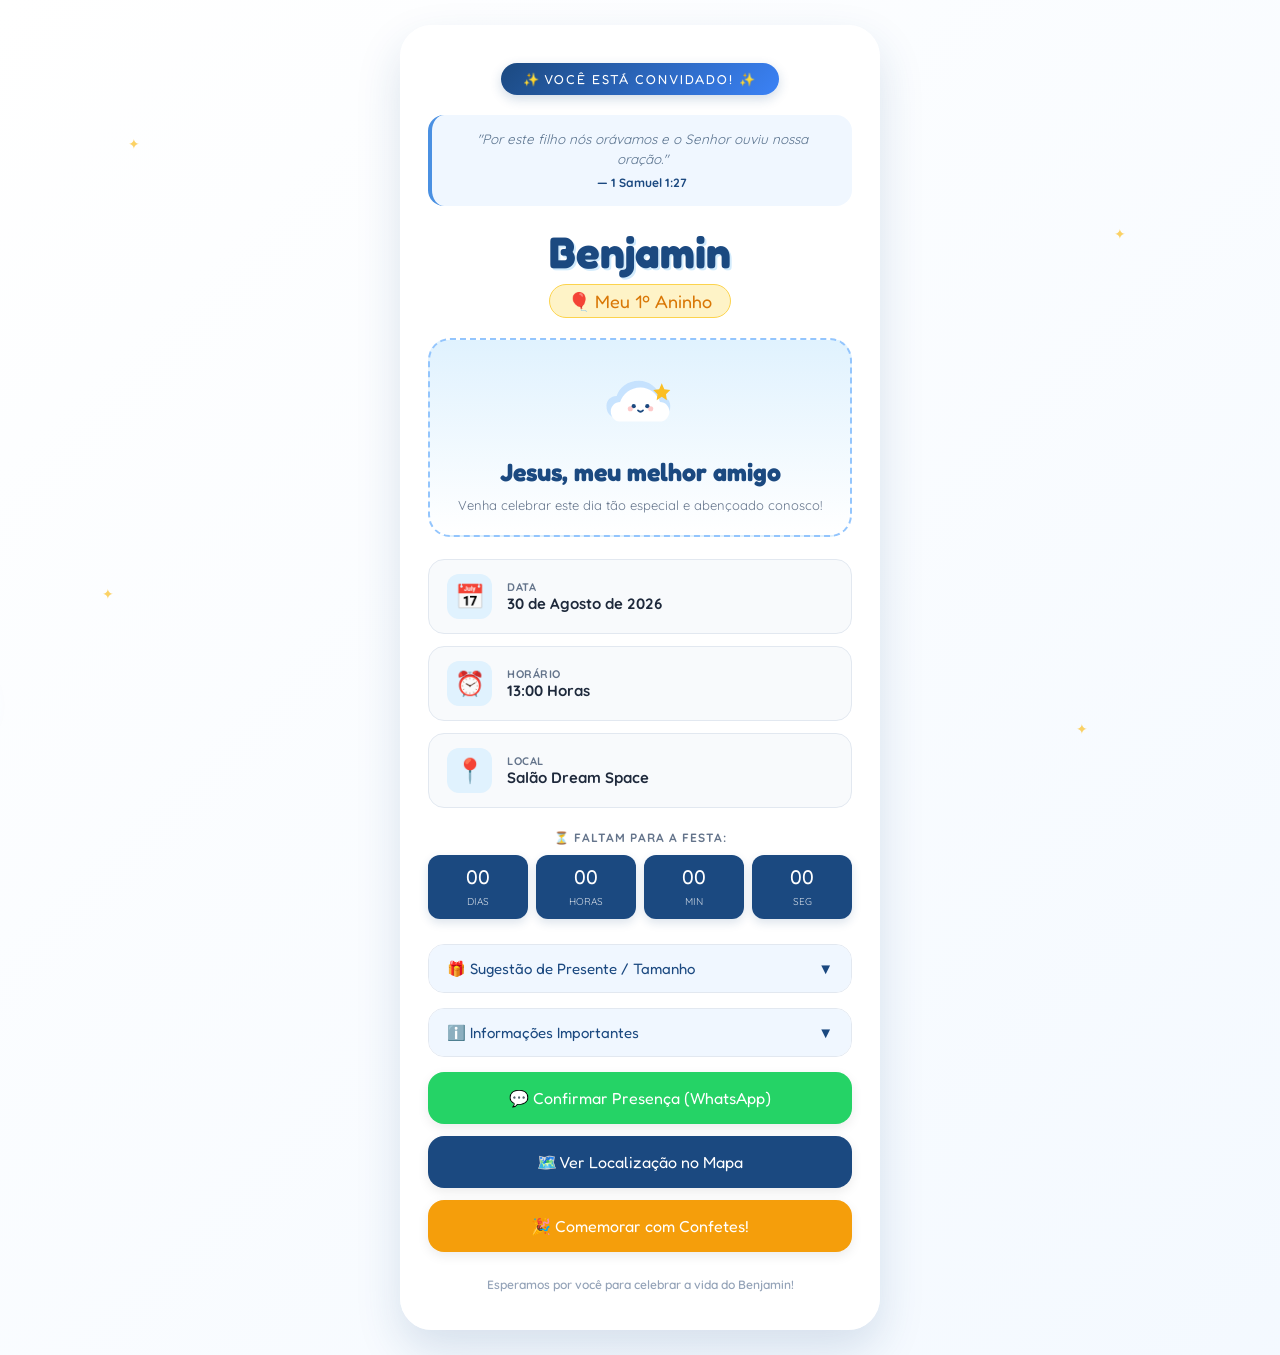
==== src/Convite/convite.html @ 7a1b82c8 "first commit" ====
<!DOCTYPE html>
<html lang="pt-BR">
<head>
    <meta charset="UTF-8">
    <meta name="viewport" content="width=device-width, initial-scale=1.0">
    <title>Convite de 1 Aninho - Benjamin</title>
    <link rel="preconnect" href="https://fonts.googleapis.com">
    <link rel="preconnect" href="https://fonts.gstatic.com" crossorigin>
    <link
        href="https://fonts.googleapis.com/css2?family=Fredoka:wght@400;600;700&family=Quicksand:wght@500;700&display=swap"
        rel="stylesheet">
    <link rel="stylesheet" href="../Convite/css/style.css">
</head>

<body>

    <!-- Fundo Animado com Nuvens Deslizantes e Estrelas --> 
    <div class="cloud-bg-container">
        <div class="animated-cloud cloud-1"></div>
        <div class="animated-cloud cloud-2"></div>
        <div class="animated-cloud cloud-3"></div>

        <!-- Estrelas Brilhantes -->
        <div class="sparkle-star" style="top: 15%; left: 10%;">✦</div>
        <div class="sparkle-star" style="top: 25%; right: 12%; animation-delay: 1s;">✦</div>
        <div class="sparkle-star" style="top: 65%; left: 8%; animation-delay: 2s;">✦</div>
        <div class="sparkle-star" style="top: 80%; right: 15%; animation-delay: 0.5s;">✦</div>
    </div>

    <!-- Card do Convite -->
    <div class="card">
        <div class="header-badge">✨ Você está convidado! ✨</div>

        <div class="bible-verse">
            "Por este filho nós orávamos e o Senhor ouviu nossa oração."
            <span>— 1 Samuel 1:27</span>
        </div>

        <div class="name-container">
            <h1 class="name">Benjamin</h1>
            <div class="age-tag">🎈 Meu 1º Aninho</div>
        </div>

        <div class="illustration-box">
            <svg class="illustration-svg" viewBox="0 0 100 100" fill="none" xmlns="http://www.w3.org/2000/svg">
                <path
                    d="M20 65 C15 65 10 60 10 52 C10 45 15 40 22 40 C25 30 35 22 48 22 C60 22 70 30 73 40 C80 40 85 45 85 52 C85 60 80 65 75 65 Z"
                    fill="#93C5FD" opacity="0.4" />
                <path
                    d="M25 70 C20 70 15 65 15 58 C15 52 20 47 26 47 C29 38 38 30 50 30 C61 30 70 38 73 47 C79 47 84 52 84 58 C84 65 79 70 74 70 Z"
                    fill="#ffffff" />
                <circle cx="42" cy="52" r="2.5" fill="#1B4980" />
                <circle cx="58" cy="52" r="2.5" fill="#1B4980" />
                <path d="M47 57 Q50 60 53 57" stroke="#1B4980" stroke-width="2" stroke-linecap="round" fill="none" />
                <circle cx="38" cy="55" r="3" fill="#FCA5A5" opacity="0.6" />
                <circle cx="62" cy="55" r="3" fill="#FCA5A5" opacity="0.6" />
                <polygon points="75,25 78,32 85,33 80,38 81,45 75,41 69,45 70,38 65,33 72,32" fill="#FBBF24" />
            </svg>
            <h2 class="theme-title">Jesus, meu melhor amigo</h2>
            <p class="subtitle">Venha celebrar este dia tão especial e abençoado conosco!</p>
        </div>

        <div class="details-grid">
            <div class="detail-card">
                <div class="detail-icon">📅</div>
                <div class="detail-text">
                    <h4>Data</h4>
                    <p>30 de Agosto de 2026</p>
                </div>
            </div>

            <div class="detail-card">
                <div class="detail-icon">⏰</div>
                <div class="detail-text">
                    <h4>Horário</h4>
                    <p>13:00 Horas</p>
                </div>
            </div>

            <div class="detail-card">
                <div class="detail-icon">📍</div>
                <div class="detail-text">
                    <h4>Local</h4>
                    <p>Salão Dream Space</p>
                </div>
            </div>
        </div>

        <!-- Contagem Regressiva -->
        <div class="countdown-title">⏳ Faltam para a festa:</div>
        <div class="timer-grid">
            <div class="timer-block">
                <span class="timer-number" id="days">00</span>
                <span class="timer-label">Dias</span>
            </div>
            <div class="timer-block">
                <span class="timer-number" id="hours">00</span>
                <span class="timer-label">Horas</span>
            </div>
            <div class="timer-block">
                <span class="timer-number" id="minutes">00</span>
                <span class="timer-label">Min</span>
            </div>
            <div class="timer-block">
                <span class="timer-number" id="seconds">00</span>
                <span class="timer-label">Seg</span>
            </div>
        </div>

        <!-- Abas Expansíveis para Detalhes Adicionais -->
        <div class="expandable-section">
            <button class="expand-header" onclick="toggleExpand('gifts')">
                <span>🎁 Sugestão de Presente / Tamanho</span>
                <span id="gifts-arrow">▼</span>
            </button>
            <div id="gifts" class="expand-content">
                Sua presença é o nosso melhor presente! Mas caso deseje presentear o Benjamin:<br><br>
                • <strong>Roupinha:</strong> Tamanho 1 ano / 12-18 meses<br>
                • <strong>Calçado:</strong> Número 20 / 21<br>
                • <strong>Brinquedos:</strong> Educativos / Lúdicos
            </div>
        </div>

        <div class="expandable-section">
            <button class="expand-header" onclick="toggleExpand('info')">
                <span>ℹ️ Informações Importantes</span>
                <span id="info-arrow">▼</span>
            </button>
            <div id="info" class="expand-content">
                • Favor confirmar a presença até o dia 10/08 para organizarmos tudo com muito carinho!<br><br>
                <b>Importante: Sua presença é muito importante para nós! Como o espaço é limitado, pedimos a gentileza de não trazer acompanhantes ou convidados extras. Agradecemos a compreensão e esperamos você para celebrar esse momento especial! 🎉</b><br>
                <!-- • Estacionamento disponível no local. -->
            </div>
        </div>

        <!-- Botões de Ação -->
        <div class="action-buttons">
            <a href="https://api.whatsapp.com/send?phone=5534988095043&text=Ol%C3%A1!%20Confirmado!%20Com%20muita%20Alegria%20vamos%20ao%20Anivers%C3%A1rio%20de%201%20Ano%20do%20Benjamin!%20%F0%9F%8E%88%E2%9C%A8"
                target="_blank" class="btn btn-whatsapp">
                <span>💬 Confirmar Presença (WhatsApp)</span>
            </a>

            <a href="https://www.google.com/maps/search/?api=1&query=Sal%C3%A3o+Dream+Space" target="_blank"
                class="btn btn-location">
                <span>🗺️ Ver Localização no Mapa</span>
            </a>

            <button onclick="throwConfetti()" class="btn btn-confetti">
                <span>🎉 Comemorar com Confetes!</span>
            </button>
        </div>

        <footer>
            <p>Esperamos por você para celebrar a vida do Benjamin!</p>
        </footer>
    </div>

    <script>
        // Lógica da Contagem Regressiva
        const eventDate = new Date("August 30, 2026 13:00:00").getTime();

        function updateCountdown() {
            const now = new Date().getTime();
            const distance = eventDate - now;

            if (distance < 0) {
                document.getElementById("days").innerText = "00";
                document.getElementById("hours").innerText = "00";
                document.getElementById("minutes").innerText = "00";
                document.getElementById("seconds").innerText = "00";
                return;
            }

            const days = Math.floor(distance / (1000 * 60 * 60 * 24));
            const hours = Math.floor((distance % (1000 * 60 * 60 * 24)) / (1000 * 60 * 60));
            const minutes = Math.floor((distance % (1000 * 60 * 60)) / (1000 * 60));
            const seconds = Math.floor((distance % (1000 * 60)) / 1000);

            document.getElementById("days").innerText = days < 10 ? '0' + days : days;
            document.getElementById("hours").innerText = hours < 10 ? '0' + hours : hours;
            document.getElementById("minutes").innerText = minutes < 10 ? '0' + minutes : minutes;
            document.getElementById("seconds").innerText = seconds < 10 ? '0' + seconds : seconds;
        }

        setInterval(updateCountdown, 1000);
        updateCountdown();

        // Lógica dos Menus Expansíveis
        function toggleExpand(id) {
            const content = document.getElementById(id);
            const arrow = document.getElementById(id + '-arrow');

            if (content.classList.contains('open')) {
                content.classList.remove('open');
                arrow.innerText = '▼';
            } else {
                // Fecha outros
                document.querySelectorAll('.expand-content').forEach(el => el.classList.remove('open'));
                document.querySelectorAll('.expand-header span:last-child').forEach(el => el.innerText = '▼');

                content.classList.add('open');
                arrow.innerText = '▲';
            }
        }

        // Efeito de Confetes
        function throwConfetti() {
            const colors = ['#1B4980', '#4A90E2', '#93C5FD', '#FBBF24', '#F59E0B', '#ffffff'];
            for (let i = 0; i < 50; i++) {
                const confetti = document.createElement('div');
                confetti.classList.add('confetti');
                confetti.style.left = Math.random() * 100 + 'vw';
                confetti.style.backgroundColor = colors[Math.floor(Math.random() * colors.length)];
                confetti.style.animationDuration = (Math.random() * 2 + 1.5) + 's';
                confetti.style.width = (Math.random() * 8 + 6) + 'px';
                confetti.style.height = confetti.style.width;
                document.body.appendChild(confetti);

                setTimeout(() => { confetti.remove(); }, 3500);
            }
        }
    </script>
</body>

</html>
---- src/Convite/css/style.css ----
* {
  box-sizing: border-box;
  margin: 0;
  padding: 0;
  text-decoration: none;
}

body {
  font-family: 'Quicksand', sans-serif;
  background: linear-gradient(-45deg, #bbe1fa, #e0f2fe, #f0f7ff, #ffffff);
  background-size: 400% 400%;
  animation: gradientBG 15s ease infinite;
  color: #2c3e50;
  min-height: 100vh;
  display: flex;
  justify-content: center;
  align-items: center;
  padding: 25px 15px;
  overflow-x: hidden;
  position: relative;
}

@keyframes gradientBG {
  0% {
    background-position: 0% 50%;
  }

  50% {
    background-position: 100% 50%;
  }

  100% {
    background-position: 0% 50%;
  }
}

/* Nuvens dinâmicas no fundo */

.cloud-bg-container {
  position: fixed;
  top: 0;
  left: 0;
  width: 100vw;
  height: 100vh;
  pointer-events: none;
  z-index: 0;
  overflow: hidden;
}

.animated-cloud {
  position: absolute;
  background: rgba(255, 255, 255, 0.75);
  border-radius: 100px;
  filter: drop-shadow(0 8px 15px rgba(100, 150, 200, 0.12));
  animation: floatCloud linear infinite;
}

.animated-cloud::before,
.animated-cloud::after {
  content: '';
  position: absolute;
  background: rgba(255, 255, 255, 0.75);
  border-radius: 50%;
}

.cloud-1 {
  width: 150px;
  height: 50px;
  top: 10%;
  left: -180px;
  animation-duration: 28s;
}

.cloud-1::before {
  width: 65px;
  height: 65px;
  top: -30px;
  left: 25px;
}

.cloud-1::after {
  width: 50px;
  height: 50px;
  top: -20px;
  right: 25px;
}

.cloud-2 {
  width: 200px;
  height: 60px;
  top: 45%;
  left: -220px;
  animation-duration: 38s;
  animation-delay: 5s;
  opacity: 0.85;
}

.cloud-2::before {
  width: 80px;
  height: 80px;
  top: -35px;
  left: 35px;
}

.cloud-2::after {
  width: 60px;
  height: 60px;
  top: -22px;
  right: 35px;
}

.cloud-3 {
  width: 130px;
  height: 45px;
  top: 75%;
  left: -150px;
  animation-duration: 22s;
  animation-delay: 12s;
}

.cloud-3::before {
  width: 55px;
  height: 55px;
  top: -25px;
  left: 20px;
}

.cloud-3::after {
  width: 40px;
  height: 40px;
  top: -15px;
  right: 20px;
}

@keyframes floatCloud {
  0% {
    transform: translateX(0);
  }

  100% {
    transform: translateX(calc(100vw + 300px));
  }
}

/* Estrelas Brilhantes Flutuantes */

.sparkle-star {
  position: absolute;
  color: #FBBF24;
  font-size: 14px;
  animation: pulseStar 3s ease-in-out infinite alternate;
  opacity: 0.7;
}

@keyframes pulseStar {
  0% {
    transform: scale(0.8) rotate(0deg);
    opacity: 0.3;
  }

  100% {
    transform: scale(1.3) rotate(20deg);
    opacity: 0.9;
  }
}

/* Card do Convite */

.card {
  background: rgba(255, 255, 255, 0.94);
  backdrop-filter: blur(12px);
  max-width: 480px;
  width: 100%;
  border-radius: 32px;
  padding: 35px 25px;
  box-shadow: 0 20px 45px rgba(27, 73, 128, 0.15);
  border: 3px solid #ffffff;
  text-align: center;
  position: relative;
  z-index: 1;
  animation: fadeIn 1s ease-out;
}

@keyframes fadeIn {
  from {
    opacity: 0;
    transform: translateY(20px);
  }

  to {
    opacity: 1;
    transform: translateY(0);
  }
}

/* Badge Superior */
.header-badge {
  background: linear-gradient(135deg, #1B4980, #3B82F6);
  color: #ffffff;
  font-family: 'Fredoka', sans-serif;
  font-size: 13px;
  letter-spacing: 2px;
  text-transform: uppercase;
  padding: 8px 22px;
  border-radius: 50px;
  display: inline-block;
  margin-bottom: 20px;
  box-shadow: 0 4px 12px rgba(27, 73, 128, 0.2);
}

/* Versículo */

.bible-verse {
  font-size: 13.5px;
  color: #5a738e;
  font-style: italic;
  background: #f0f7ff;
  padding: 14px 18px;
  border-radius: 16px;
  border-left: 4px solid #4A90E2;
  margin-bottom: 22px;
  line-height: 1.5;
}

.bible-verse span {
  display: block;
  font-weight: bold;
  font-style: normal;
  margin-top: 4px;
  color: #1B4980;
  font-size: 12px;
}

/* Nome do Aniversariante */

.name-container {
  margin: 15px 0 20px;
}

.name {
  font-family: 'Fredoka', sans-serif;
  font-size: 44px;
  color: #1B4980;
  text-shadow: 2px 2px 0px #d2ebfc;
  line-height: 1.1;
}

.age-tag {
  font-family: 'Fredoka', sans-serif;
  font-size: 18px;
  color: #D97706;
  background: #FEF3C7;
  display: inline-block;
  padding: 5px 18px;
  border-radius: 20px;
  margin-top: 8px;
  border: 1px solid #FCD34D;
}

/* Ilustração Central */

.illustration-box {
  background: linear-gradient(180deg, #e0f2fe 0%, #ffffff 100%);
  border-radius: 22px;
  padding: 22px;
  margin: 20px 0;
  border: 2px dashed #93c5fd;
  display: flex;
  flex-direction: column;
  align-items: center;
  gap: 10px;
}

.illustration-svg {
  width: 85px;
  height: 85px;
  animation: gentleFloat 4s ease-in-out infinite;
}

@keyframes gentleFloat {

  0%,
  100% {
    transform: translateY(0);
  }

  50% {
    transform: translateY(-8px);
  }
}

.theme-title {
  font-family: 'Fredoka', sans-serif;
  font-size: 25px;
  color: #1B4980;
}

.subtitle {
  font-size: 13px;
  color: #64748b;
}

/* Detalhes */

.details-grid {
  display: grid;
  grid-template-columns: 1fr;
  gap: 12px;
  margin: 22px 0;
  text-align: left;
}

.detail-card {
  background: #f8fafc;
  border: 1px solid #e2e8f0;
  padding: 14px 18px;
  border-radius: 16px;
  display: flex;
  align-items: center;
  gap: 15px;
}

.detail-icon {
  font-size: 24px;
  background: #e0f2fe;
  width: 45px;
  height: 45px;
  border-radius: 12px;
  display: flex;
  align-items: center;
  justify-content: center;
  flex-shrink: 0;
}

.detail-text h4 {
  font-size: 11px;
  text-transform: uppercase;
  color: #64748b;
  letter-spacing: 0.5px;
}

.detail-text p {
  font-size: 15px;
  font-weight: 700;
  color: #1e293b;
}

/* Contagem Regressiva */

.countdown-title {
  font-size: 12px;
  font-weight: 700;
  color: #64748b;
  text-transform: uppercase;
  letter-spacing: 1px;
  margin-bottom: 10px;
}

.timer-grid {
  display: grid;
  grid-template-columns: repeat(4, 1fr);
  gap: 8px;
  margin-bottom: 25px;
}

.timer-block {
  background: #1B4980;
  color: white;
  padding: 10px 5px;
  border-radius: 12px;
  box-shadow: 0 4px 10px rgba(27, 73, 128, 0.15);
}

.timer-number {
  font-family: 'Fredoka', sans-serif;
  font-size: 20px;
  display: block;
}

.timer-label {
  font-size: 10px;
  opacity: 0.8;
  text-transform: uppercase;
}

/* Seções Expansíveis (Sugestão de Presente & Info) */

.expandable-section {
  margin-bottom: 15px;
  border-radius: 16px;
  overflow: hidden;
  border: 1px solid #e2e8f0;
  background: #ffffff;
}

.expand-header {
  width: 100%;
  padding: 14px 18px;
  background: #f0f7ff;
  border: none;
  display: flex;
  justify-content: space-between;
  align-items: center;
  font-family: 'Fredoka', sans-serif;
  font-size: 15px;
  color: #1B4980;
  cursor: pointer;
  transition: background 0.2s ease;
}

.expand-header:hover {
  background: #e0f2fe;
}

.expand-content {
  max-height: 0;
  overflow: hidden;
  transition: max-height 0.3s ease-out, padding 0.3s ease;
  padding: 0 18px;
  font-size: 13.5px;
  color: #475569;
  text-align: left;
  line-height: 1.6;
}

.expand-content.open {
  padding: 15px 18px;
  max-height: 200px;
  border-top: 1px solid #e2e8f0;
}

/* Botões de Ação */

.action-buttons {
  display: flex;
  flex-direction: column;
  gap: 12px;
  margin-top: 10px;
}

.btn {
  display: flex;
  align-items: center;
  justify-content: center;
  gap: 10px;
  width: 100%;
  padding: 16px;
  border-radius: 16px;
  font-family: 'Fredoka', sans-serif;
  font-size: 16px;
  text-decoration: none;
  border: none;
  cursor: pointer;
  transition: all 0.3s ease;
  box-shadow: 0 4px 12px rgba(0, 0, 0, 0.08);
}

.btn-whatsapp {
  background: #25D366;
  color: white;
}

.btn-whatsapp:hover {
  background: #20ba5a;
  transform: translateY(-2px);
  box-shadow: 0 6px 18px rgba(37, 211, 102, 0.3);
}

.btn-location {
  background: #1B4980;
  color: white;
}

.btn-location:hover {
  background: #153863;
  transform: translateY(-2px);
  box-shadow: 0 6px 18px rgba(27, 73, 128, 0.3);
}

.btn-confetti {
  background: #F59E0B;
  color: white;
}

.btn-confetti:hover {
  background: #d97706;
  transform: translateY(-2px);
}

/* Confetes */

.confetti {
  position: fixed;
  width: 10px;
  height: 10px;
  z-index: 9999;
  pointer-events: none;
  border-radius: 50%;
  animation: fall 3s linear forwards;
}

@keyframes fall {
  0% {
    transform: translateY(-100vh) rotate(0deg);
    opacity: 1;
  }

  100% {
    transform: translateY(100vh) rotate(720deg);
    opacity: 0;
  }
}

footer {
  margin-top: 25px;
  font-size: 12px;
  font-weight: 600;
  color: #94a3b8;
}
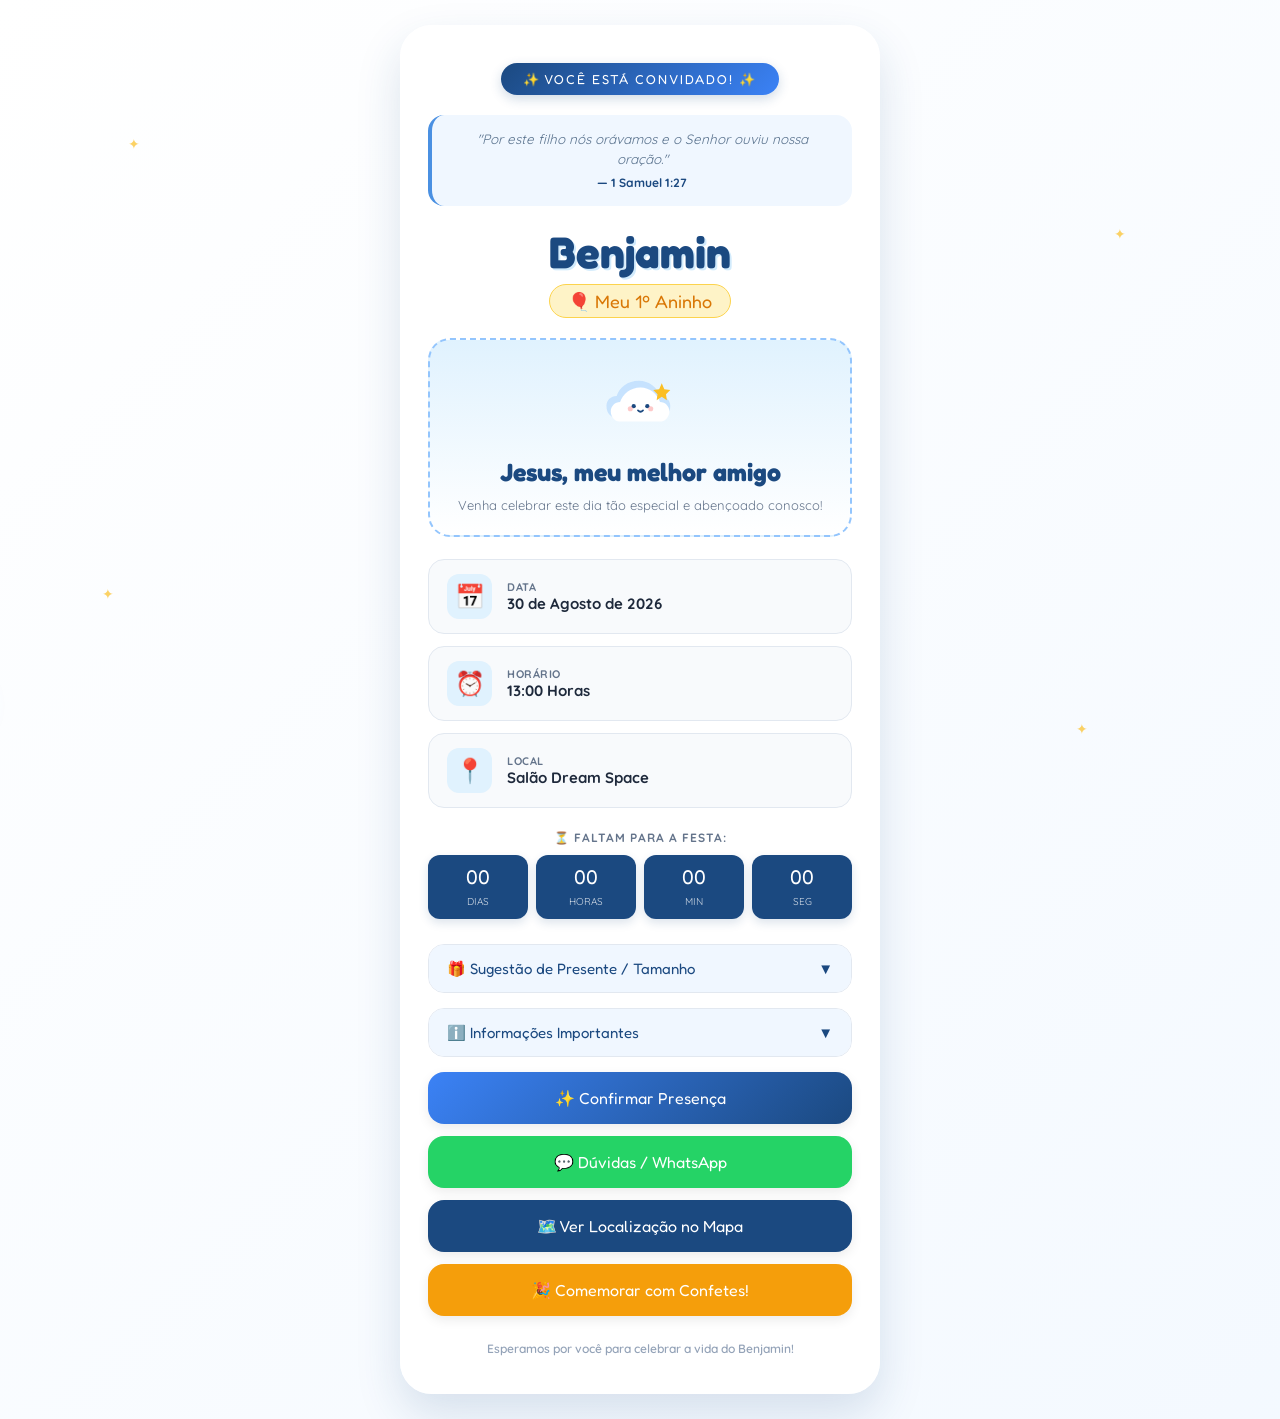
==== commit c211efc7: "correção" ====
--- a/src/Convite/convite.html
+++ b/src/Convite/convite.html
@@ -6,9 +6,7 @@
     <title>Convite de 1 Aninho - Benjamin</title>
     <link rel="preconnect" href="https://fonts.googleapis.com">
     <link rel="preconnect" href="https://fonts.gstatic.com" crossorigin>
-    <link
-        href="https://fonts.googleapis.com/css2?family=Fredoka:wght@400;600;700&family=Quicksand:wght@500;700&display=swap"
-        rel="stylesheet">
+    <link href="https://fonts.googleapis.com/css2?family=Fredoka:wght@400;600;700&family=Quicksand:wght@500;700&display=swap" rel="stylesheet">
     <link rel="stylesheet" href="../Convite/css/style.css">
 </head>
 
@@ -27,7 +25,7 @@
         <div class="sparkle-star" style="top: 80%; right: 15%; animation-delay: 0.5s;">✦</div>
     </div>
 
-    <!-- Card do Convite -->
+    <!-- Card Principal do Convite -->
     <div class="card">
         <div class="header-badge">✨ Você está convidado! ✨</div>
 
@@ -43,12 +41,8 @@
 
         <div class="illustration-box">
             <svg class="illustration-svg" viewBox="0 0 100 100" fill="none" xmlns="http://www.w3.org/2000/svg">
-                <path
-                    d="M20 65 C15 65 10 60 10 52 C10 45 15 40 22 40 C25 30 35 22 48 22 C60 22 70 30 73 40 C80 40 85 45 85 52 C85 60 80 65 75 65 Z"
-                    fill="#93C5FD" opacity="0.4" />
-                <path
-                    d="M25 70 C20 70 15 65 15 58 C15 52 20 47 26 47 C29 38 38 30 50 30 C61 30 70 38 73 47 C79 47 84 52 84 58 C84 65 79 70 74 70 Z"
-                    fill="#ffffff" />
+                <path d="M20 65 C15 65 10 60 10 52 C10 45 15 40 22 40 C25 30 35 22 48 22 C60 22 70 30 73 40 C80 40 85 45 85 52 C85 60 80 65 75 65 Z" fill="#93C5FD" opacity="0.4" />
+                <path d="M25 70 C20 70 15 65 15 58 C15 52 20 47 26 47 C29 38 38 30 50 30 C61 30 70 38 73 47 C79 47 84 52 84 58 C84 65 79 70 74 70 Z" fill="#ffffff" />
                 <circle cx="42" cy="52" r="2.5" fill="#1B4980" />
                 <circle cx="58" cy="52" r="2.5" fill="#1B4980" />
                 <path d="M47 57 Q50 60 53 57" stroke="#1B4980" stroke-width="2" stroke-linecap="round" fill="none" />
@@ -107,7 +101,7 @@
             </div>
         </div>
 
-        <!-- Abas Expansíveis para Detalhes Adicionais -->
+        <!-- Abas Expansíveis -->
         <div class="expandable-section">
             <button class="expand-header" onclick="toggleExpand('gifts')">
                 <span>🎁 Sugestão de Presente / Tamanho</span>
@@ -127,21 +121,25 @@
                 <span id="info-arrow">▼</span>
             </button>
             <div id="info" class="expand-content">
-                • Favor confirmar a presença até o dia 10/08 para organizarmos tudo com muito carinho!<br><br>
-                <b>Importante: Sua presença é muito importante para nós! Como o espaço é limitado, pedimos a gentileza de não trazer acompanhantes ou convidados extras. Agradecemos a compreensão e esperamos você para celebrar esse momento especial! 🎉</b><br>
-                <!-- • Estacionamento disponível no local. -->
+                • Favor confirmar a presença até o dia 10/08 para organizarmos tudo com muito carinho!<br>
+                • Como o espaço é limitado, pedimos a gentileza de não trazer acompanhantes ou convidados extras.<br>
+                • Proibido o uso de bebidas alcoólicas no local. <br><br>
+                
+                Agradecemos a compreensão e esperamos você para celebrar esse momento especial! 🎉</b>
             </div>
         </div>
 
         <!-- Botões de Ação -->
         <div class="action-buttons">
-            <a href="https://api.whatsapp.com/send?phone=5534988095043&text=Ol%C3%A1!%20Confirmado!%20Com%20muita%20Alegria%20vamos%20ao%20Anivers%C3%A1rio%20de%201%20Ano%20do%20Benjamin!%20%F0%9F%8E%88%E2%9C%A8"
-                target="_blank" class="btn btn-whatsapp">
-                <span>💬 Confirmar Presença (WhatsApp)</span>
+            <button onclick="openModal()" class="btn btn-rsvp">
+                <span>✨ Confirmar Presença</span>
+            </button>
+
+            <a href="https://api.whatsapp.com/send?phone=5534988095043" target="_blank" class="btn btn-whatsapp">
+                <span>💬 Dúvidas / WhatsApp</span>
             </a>
 
-            <a href="https://www.google.com/maps/search/?api=1&query=Sal%C3%A3o+Dream+Space" target="_blank"
-                class="btn btn-location">
+            <a href="https://www.google.com/maps/search/?api=1&query=Sal%C3%A3o+Dream+Space" target="_blank" class="btn btn-location">
                 <span>🗺️ Ver Localização no Mapa</span>
             </a>
 
@@ -155,71 +153,46 @@
         </footer>
     </div>
 
-    <script>
-        // Lógica da Contagem Regressiva
-        const eventDate = new Date("August 30, 2026 13:00:00").getTime();
+    <!-- Modal de Confirmação -->
+    <div id="rsvpModal" class="modal-overlay">
+        <div class="modal-content">
+            <button type="button" class="modal-close" onclick="closeModal()">&times;</button>
+            
+            <div class="modal-header">
+                <h3>✨ Confirmar Presença</h3>
+                <p>Ficamos muito felizes em celebrar este dia com você!</p>
+            </div>
 
-        function updateCountdown() {
-            const now = new Date().getTime();
-            const distance = eventDate - now;
+            <form id="rsvpForm" onsubmit="handleRSVPSubmit(event)">
+                <div class="form-group">
+                    <label for="guestName">Nome Completo do Convidado / Família:</label>
+                    <input type="text" id="guestName" name="nome" required placeholder="Ex: Família Silva ou João">
+                </div>
 
-            if (distance < 0) {
-                document.getElementById("days").innerText = "00";
-                document.getElementById("hours").innerText = "00";
-                document.getElementById("minutes").innerText = "00";
-                document.getElementById("seconds").innerText = "00";
-                return;
-            }
+                <div class="form-row">
+                    <div class="form-group">
+                        <label for="adultsCount">Adultos:</label>
+                        <input type="number" id="adultsCount" name="adultos" min="1" value="1" required>
+                    </div>
 
-            const days = Math.floor(distance / (1000 * 60 * 60 * 24));
-            const hours = Math.floor((distance % (1000 * 60 * 60 * 24)) / (1000 * 60 * 60));
-            const minutes = Math.floor((distance % (1000 * 60 * 60)) / (1000 * 60));
-            const seconds = Math.floor((distance % (1000 * 60)) / 1000);
+                    <div class="form-group">
+                        <label for="kidsCount">Crianças (2-10 anos):</label>
+                        <input type="number" id="kidsCount" name="criancas" min="0" value="0" required>
+                    </div>
+                </div>
 
-            document.getElementById("days").innerText = days < 10 ? '0' + days : days;
-            document.getElementById("hours").innerText = hours < 10 ? '0' + hours : hours;
-            document.getElementById("minutes").innerText = minutes < 10 ? '0' + minutes : minutes;
-            document.getElementById("seconds").innerText = seconds < 10 ? '0' + seconds : seconds;
-        }
+                <div class="form-group">
+                    <label for="obs">Mensagem ou Observação:</label>
+                    <textarea id="obs" name="observacao" rows="2" placeholder="Ex: Bebê de colo / Alguma restrição alimentar"></textarea>
+                </div>
 
-        setInterval(updateCountdown, 1000);
-        updateCountdown();
+                <button type="submit" id="btnSubmitRSVP" class="btn btn-submit">
+                    <span>Confirmar e Enviar 🎉</span>
+                </button>
+            </form>
+        </div>
+    </div>
 
-        // Lógica dos Menus Expansíveis
-        function toggleExpand(id) {
-            const content = document.getElementById(id);
-            const arrow = document.getElementById(id + '-arrow');
-
-            if (content.classList.contains('open')) {
-                content.classList.remove('open');
-                arrow.innerText = '▼';
-            } else {
-                // Fecha outros
-                document.querySelectorAll('.expand-content').forEach(el => el.classList.remove('open'));
-                document.querySelectorAll('.expand-header span:last-child').forEach(el => el.innerText = '▼');
-
-                content.classList.add('open');
-                arrow.innerText = '▲';
-            }
-        }
-
-        // Efeito de Confetes
-        function throwConfetti() {
-            const colors = ['#1B4980', '#4A90E2', '#93C5FD', '#FBBF24', '#F59E0B', '#ffffff'];
-            for (let i = 0; i < 50; i++) {
-                const confetti = document.createElement('div');
-                confetti.classList.add('confetti');
-                confetti.style.left = Math.random() * 100 + 'vw';
-                confetti.style.backgroundColor = colors[Math.floor(Math.random() * colors.length)];
-                confetti.style.animationDuration = (Math.random() * 2 + 1.5) + 's';
-                confetti.style.width = (Math.random() * 8 + 6) + 'px';
-                confetti.style.height = confetti.style.width;
-                document.body.appendChild(confetti);
-
-                setTimeout(() => { confetti.remove(); }, 3500);
-            }
-        }
-    </script>
+    <script src="../Convite/js/script.js"></script>
 </body>
-
 </html>
--- a/src/Convite/css/style.css
+++ b/src/Convite/css/style.css
@@ -21,21 +21,12 @@
 }
 
 @keyframes gradientBG {
-  0% {
-    background-position: 0% 50%;
-  }
-
-  50% {
-    background-position: 100% 50%;
-  }
-
-  100% {
-    background-position: 0% 50%;
-  }
+  0% { background-position: 0% 50%; }
+  50% { background-position: 100% 50%; }
+  100% { background-position: 0% 50%; }
 }
 
 /* Nuvens dinâmicas no fundo */
-
 .cloud-bg-container {
   position: fixed;
   top: 0;
@@ -133,17 +124,11 @@
 }
 
 @keyframes floatCloud {
-  0% {
-    transform: translateX(0);
-  }
-
-  100% {
-    transform: translateX(calc(100vw + 300px));
-  }
-}
-
-/* Estrelas Brilhantes Flutuantes */
-
+  0% { transform: translateX(0); }
+  100% { transform: translateX(calc(100vw + 300px)); }
+}
+
+/* Estrelas Brilhantes */
 .sparkle-star {
   position: absolute;
   color: #FBBF24;
@@ -153,19 +138,11 @@
 }
 
 @keyframes pulseStar {
-  0% {
-    transform: scale(0.8) rotate(0deg);
-    opacity: 0.3;
-  }
-
-  100% {
-    transform: scale(1.3) rotate(20deg);
-    opacity: 0.9;
-  }
+  0% { transform: scale(0.8) rotate(0deg); opacity: 0.3; }
+  100% { transform: scale(1.3) rotate(20deg); opacity: 0.9; }
 }
 
 /* Card do Convite */
-
 .card {
   background: rgba(255, 255, 255, 0.94);
   backdrop-filter: blur(12px);
@@ -182,15 +159,8 @@
 }
 
 @keyframes fadeIn {
-  from {
-    opacity: 0;
-    transform: translateY(20px);
-  }
-
-  to {
-    opacity: 1;
-    transform: translateY(0);
-  }
+  from { opacity: 0; transform: translateY(20px); }
+  to { opacity: 1; transform: translateY(0); }
 }
 
 /* Badge Superior */
@@ -209,7 +179,6 @@
 }
 
 /* Versículo */
-
 .bible-verse {
   font-size: 13.5px;
   color: #5a738e;
@@ -232,7 +201,6 @@
 }
 
 /* Nome do Aniversariante */
-
 .name-container {
   margin: 15px 0 20px;
 }
@@ -258,7 +226,6 @@
 }
 
 /* Ilustração Central */
-
 .illustration-box {
   background: linear-gradient(180deg, #e0f2fe 0%, #ffffff 100%);
   border-radius: 22px;
@@ -278,15 +245,8 @@
 }
 
 @keyframes gentleFloat {
-
-  0%,
-  100% {
-    transform: translateY(0);
-  }
-
-  50% {
-    transform: translateY(-8px);
-  }
+  0%, 100% { transform: translateY(0); }
+  50% { transform: translateY(-8px); }
 }
 
 .theme-title {
@@ -301,7 +261,6 @@
 }
 
 /* Detalhes */
-
 .details-grid {
   display: grid;
   grid-template-columns: 1fr;
@@ -346,7 +305,6 @@
 }
 
 /* Contagem Regressiva */
-
 .countdown-title {
   font-size: 12px;
   font-weight: 700;
@@ -383,8 +341,7 @@
   text-transform: uppercase;
 }
 
-/* Seções Expansíveis (Sugestão de Presente & Info) */
-
+/* Seções Expansíveis */
 .expandable-section {
   margin-bottom: 15px;
   border-radius: 16px;
@@ -425,12 +382,11 @@
 
 .expand-content.open {
   padding: 15px 18px;
-  max-height: 200px;
+  max-height: 300px;
   border-top: 1px solid #e2e8f0;
 }
 
 /* Botões de Ação */
-
 .action-buttons {
   display: flex;
   flex-direction: column;
@@ -455,6 +411,17 @@
   box-shadow: 0 4px 12px rgba(0, 0, 0, 0.08);
 }
 
+.btn-rsvp {
+  background: linear-gradient(135deg, #3B82F6, #1B4980);
+  color: white;
+}
+
+.btn-rsvp:hover {
+  background: linear-gradient(135deg, #2563EB, #153863);
+  transform: translateY(-2px);
+  box-shadow: 0 6px 18px rgba(27, 73, 128, 0.3);
+}
+
 .btn-whatsapp {
   background: #25D366;
   color: white;
@@ -488,10 +455,9 @@
 }
 
 /* Confetes */
-
 .confetti {
   position: fixed;
-  width: 10px;
+  width: 100px;
   height: 10px;
   z-index: 9999;
   pointer-events: none;
@@ -500,15 +466,8 @@
 }
 
 @keyframes fall {
-  0% {
-    transform: translateY(-100vh) rotate(0deg);
-    opacity: 1;
-  }
-
-  100% {
-    transform: translateY(100vh) rotate(720deg);
-    opacity: 0;
-  }
+  0% { transform: translateY(-100vh) rotate(0deg); opacity: 1; }
+  100% { transform: translateY(100vh) rotate(720deg); opacity: 0; }
 }
 
 footer {
@@ -516,4 +475,139 @@
   font-size: 12px;
   font-weight: 600;
   color: #94a3b8;
+}
+
+/* Modal Responsivo */
+.modal-overlay {
+  position: fixed;
+  top: 0;
+  left: 0;
+  right: 0;
+  bottom: 0;
+  width: 100%;
+  height: 100%;
+  background: rgba(15, 23, 42, 0.6);
+  backdrop-filter: blur(6px);
+  -webkit-backdrop-filter: blur(6px);
+  
+  display: flex;
+  justify-content: center;
+  align-items: center;
+  
+  z-index: 99999;
+  opacity: 0;
+  visibility: hidden;
+  pointer-events: none;
+  transition: opacity 0.3s ease, visibility 0.3s ease;
+  padding: 16px;
+}
+
+.modal-overlay.active {
+  opacity: 1;
+  visibility: visible;
+  pointer-events: auto;
+}
+
+.modal-content {
+  background: #ffffff;
+  border-radius: 24px;
+  max-width: 420px;
+  width: 100%;
+  max-height: 90vh;
+  overflow-y: auto;
+  padding: 24px 20px;
+  box-shadow: 0 20px 40px rgba(0, 0, 0, 0.25);
+  border: 2px solid #e0f2fe;
+  position: relative;
+  transform: scale(0.9);
+  transition: transform 0.3s ease;
+  margin: auto;
+}
+
+.modal-overlay.active .modal-content {
+  transform: scale(1);
+}
+
+.modal-close {
+  position: absolute;
+  top: 14px;
+  right: 16px;
+  background: #f1f5f9;
+  border: none;
+  font-size: 22px;
+  color: #64748b;
+  width: 34px;
+  height: 34px;
+  border-radius: 50%;
+  cursor: pointer;
+  display: flex;
+  align-items: center;
+  justify-content: center;
+  line-height: 1;
+}
+
+.modal-close:hover {
+  background: #e2e8f0;
+  color: #1e293b;
+}
+
+.modal-header h3 {
+  font-family: 'Fredoka', sans-serif;
+  color: #1B4980;
+  font-size: 22px;
+  margin-bottom: 4px;
+}
+
+.modal-header p {
+  font-size: 13px;
+  color: #64748b;
+  margin-bottom: 18px;
+}
+
+/* Formulário do Modal */
+.form-group {
+  text-align: left;
+  margin-bottom: 14px;
+}
+
+.form-group label {
+  display: block;
+  font-size: 12.5px;
+  font-weight: 700;
+  color: #1B4980;
+  margin-bottom: 5px;
+}
+
+.form-group input,
+.form-group textarea {
+  width: 100%;
+  padding: 12px 14px;
+  border: 2px solid #e2e8f0;
+  border-radius: 12px;
+  font-family: 'Quicksand', sans-serif;
+  font-size: 14px;
+  outline: none;
+  transition: border-color 0.2s;
+  box-sizing: border-box;
+}
+
+.form-group input:focus,
+.form-group textarea:focus {
+  border-color: #3B82F6;
+}
+
+.form-row {
+  display: grid;
+  grid-template-columns: 1fr 1fr;
+  gap: 12px;
+}
+
+.btn-submit {
+  background: #25D366;
+  color: white;
+  margin-top: 10px;
+}
+
+.btn-submit:hover {
+  background: #20ba5a;
 }
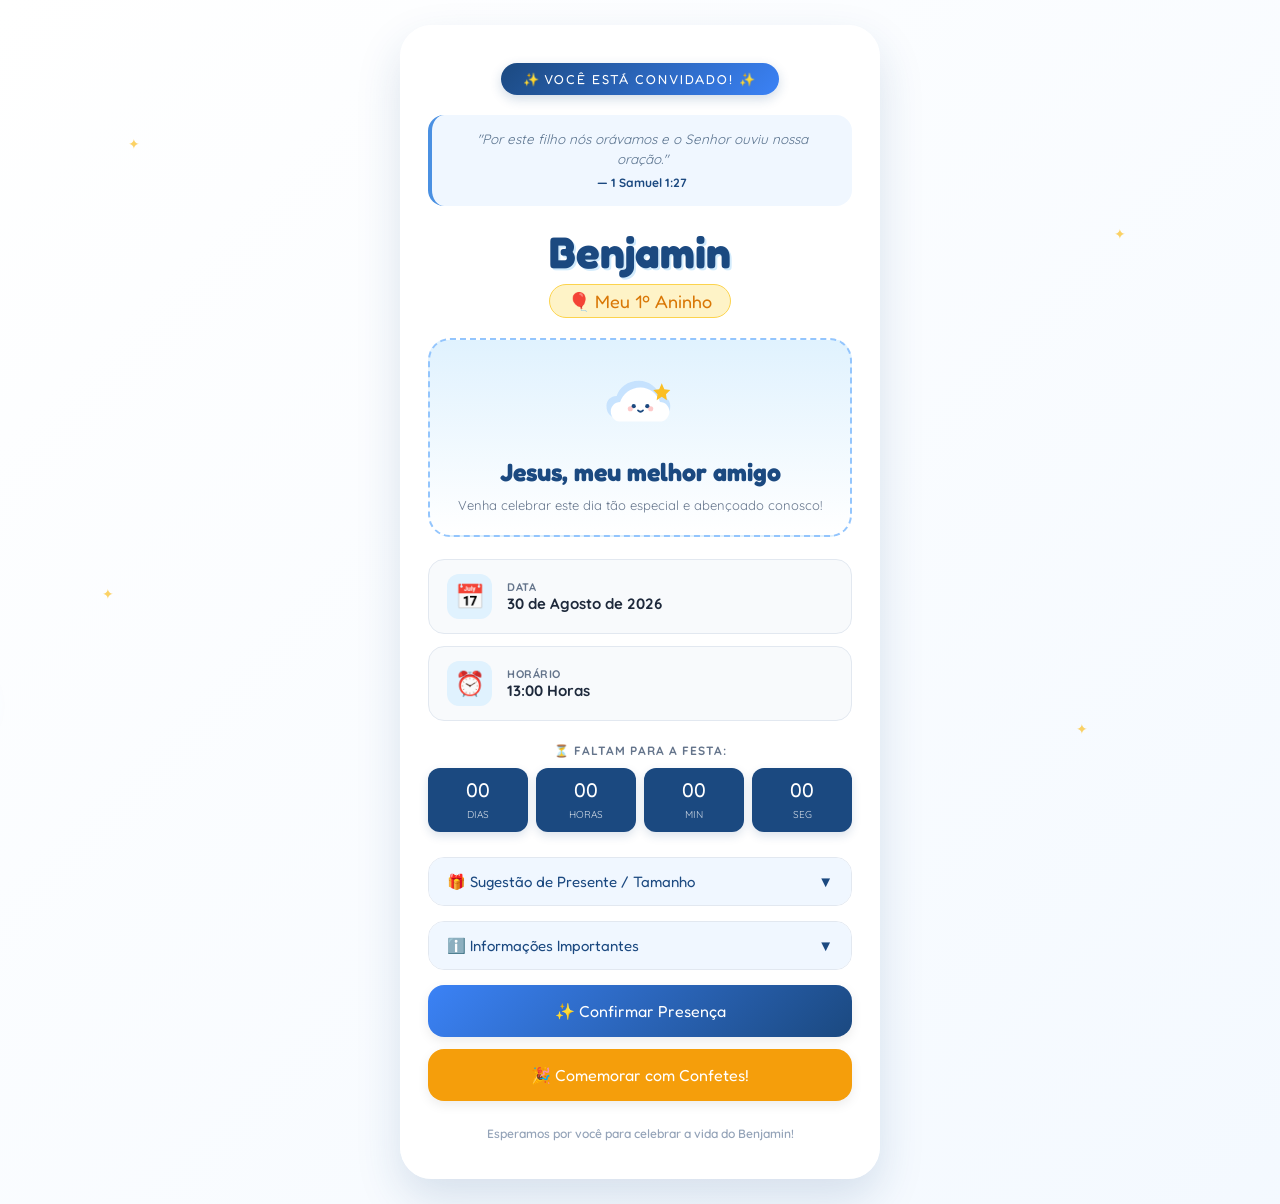
==== commit e3b78791: "correção" ====
--- a/src/Convite/convite.html
+++ b/src/Convite/convite.html
@@ -1,18 +1,22 @@
 <!DOCTYPE html>
 <html lang="pt-BR">
+
 <head>
     <meta charset="UTF-8">
     <meta name="viewport" content="width=device-width, initial-scale=1.0">
     <title>Convite de 1 Aninho - Benjamin</title>
     <link rel="preconnect" href="https://fonts.googleapis.com">
     <link rel="preconnect" href="https://fonts.gstatic.com" crossorigin>
-    <link href="https://fonts.googleapis.com/css2?family=Fredoka:wght@400;600;700&family=Quicksand:wght@500;700&display=swap" rel="stylesheet">
+    <link
+        href="https://fonts.googleapis.com/css2?family=Fredoka:wght@400;600;700&family=Quicksand:wght@500;700&display=swap"
+        rel="stylesheet">
     <link rel="stylesheet" href="../Convite/css/style.css">
+    <link rel="icon" href="../img/logo.png">
 </head>
 
 <body>
 
-    <!-- Fundo Animado com Nuvens Deslizantes e Estrelas --> 
+    <!-- Fundo Animado com Nuvens Deslizantes e Estrelas -->
     <div class="cloud-bg-container">
         <div class="animated-cloud cloud-1"></div>
         <div class="animated-cloud cloud-2"></div>
@@ -41,8 +45,12 @@
 
         <div class="illustration-box">
             <svg class="illustration-svg" viewBox="0 0 100 100" fill="none" xmlns="http://www.w3.org/2000/svg">
-                <path d="M20 65 C15 65 10 60 10 52 C10 45 15 40 22 40 C25 30 35 22 48 22 C60 22 70 30 73 40 C80 40 85 45 85 52 C85 60 80 65 75 65 Z" fill="#93C5FD" opacity="0.4" />
-                <path d="M25 70 C20 70 15 65 15 58 C15 52 20 47 26 47 C29 38 38 30 50 30 C61 30 70 38 73 47 C79 47 84 52 84 58 C84 65 79 70 74 70 Z" fill="#ffffff" />
+                <path
+                    d="M20 65 C15 65 10 60 10 52 C10 45 15 40 22 40 C25 30 35 22 48 22 C60 22 70 30 73 40 C80 40 85 45 85 52 C85 60 80 65 75 65 Z"
+                    fill="#93C5FD" opacity="0.4" />
+                <path
+                    d="M25 70 C20 70 15 65 15 58 C15 52 20 47 26 47 C29 38 38 30 50 30 C61 30 70 38 73 47 C79 47 84 52 84 58 C84 65 79 70 74 70 Z"
+                    fill="#ffffff" />
                 <circle cx="42" cy="52" r="2.5" fill="#1B4980" />
                 <circle cx="58" cy="52" r="2.5" fill="#1B4980" />
                 <path d="M47 57 Q50 60 53 57" stroke="#1B4980" stroke-width="2" stroke-linecap="round" fill="none" />
@@ -68,14 +76,6 @@
                 <div class="detail-text">
                     <h4>Horário</h4>
                     <p>13:00 Horas</p>
-                </div>
-            </div>
-
-            <div class="detail-card">
-                <div class="detail-icon">📍</div>
-                <div class="detail-text">
-                    <h4>Local</h4>
-                    <p>Salão Dream Space</p>
                 </div>
             </div>
         </div>
@@ -124,7 +124,7 @@
                 • Favor confirmar a presença até o dia 10/08 para organizarmos tudo com muito carinho!<br>
                 • Como o espaço é limitado, pedimos a gentileza de não trazer acompanhantes ou convidados extras.<br>
                 • Proibido o uso de bebidas alcoólicas no local. <br><br>
-                
+
                 Agradecemos a compreensão e esperamos você para celebrar esse momento especial! 🎉</b>
             </div>
         </div>
@@ -134,14 +134,6 @@
             <button onclick="openModal()" class="btn btn-rsvp">
                 <span>✨ Confirmar Presença</span>
             </button>
-
-            <a href="https://api.whatsapp.com/send?phone=5534988095043" target="_blank" class="btn btn-whatsapp">
-                <span>💬 Dúvidas / WhatsApp</span>
-            </a>
-
-            <a href="https://www.google.com/maps/search/?api=1&query=Sal%C3%A3o+Dream+Space" target="_blank" class="btn btn-location">
-                <span>🗺️ Ver Localização no Mapa</span>
-            </a>
 
             <button onclick="throwConfetti()" class="btn btn-confetti">
                 <span>🎉 Comemorar com Confetes!</span>
@@ -153,46 +145,25 @@
         </footer>
     </div>
 
-    <!-- Modal de Confirmação -->
-    <div id="rsvpModal" class="modal-overlay">
-        <div class="modal-content">
-            <button type="button" class="modal-close" onclick="closeModal()">&times;</button>
-            
-            <div class="modal-header">
-                <h3>✨ Confirmar Presença</h3>
-                <p>Ficamos muito felizes em celebrar este dia com você!</p>
-            </div>
-
-            <form id="rsvpForm" onsubmit="handleRSVPSubmit(event)">
-                <div class="form-group">
-                    <label for="guestName">Nome Completo do Convidado / Família:</label>
-                    <input type="text" id="guestName" name="nome" required placeholder="Ex: Família Silva ou João">
-                </div>
-
-                <div class="form-row">
-                    <div class="form-group">
-                        <label for="adultsCount">Adultos:</label>
-                        <input type="number" id="adultsCount" name="adultos" min="1" value="1" required>
-                    </div>
-
-                    <div class="form-group">
-                        <label for="kidsCount">Crianças (2-10 anos):</label>
-                        <input type="number" id="kidsCount" name="criancas" min="0" value="0" required>
-                    </div>
-                </div>
-
-                <div class="form-group">
-                    <label for="obs">Mensagem ou Observação:</label>
-                    <textarea id="obs" name="observacao" rows="2" placeholder="Ex: Bebê de colo / Alguma restrição alimentar"></textarea>
-                </div>
-
-                <button type="submit" id="btnSubmitRSVP" class="btn btn-submit">
-                    <span>Confirmar e Enviar 🎉</span>
-                </button>
-            </form>
+    <!-- Modal de Prazo Encerrado -->
+    <div id="rsvpModal" class="modal" onclick="closeModal()">
+        <div class="modal-content" onclick="closeModal()" style="cursor: pointer;">
+            <span class="close-btn" onclick="closeModal()">&times;</span>
+            <h2 style="margin-bottom: 15px; color: #1B4980;">Prazo Encerrado ⏳</h2>
+            <p style="font-size: 1rem; line-height: 1.6; color: #333; margin-bottom: 15px;">
+                O prazo para confirmação de presença no aniversário do Benjamin já se encerrou e a lista final foi
+                enviada ao evento.
+            </p>
+            <p style="font-size: 0.95rem; color: #1B4980; font-weight: bold; margin-bottom: 0;">
+                Agradecemos muito o carinho de todos! 
+            </p>
+            <span style="display: block; margin-top: 20px; font-size: 0.8rem; color: #888;">
+                (Clique em qualquer lugar para fechar)
+            </span>
         </div>
     </div>
 
     <script src="../Convite/js/script.js"></script>
 </body>
+
 </html>
--- a/src/Convite/css/style.css
+++ b/src/Convite/css/style.css
@@ -478,136 +478,47 @@
 }
 
 /* Modal Responsivo */
-.modal-overlay {
-  position: fixed;
-  top: 0;
-  left: 0;
-  right: 0;
-  bottom: 0;
-  width: 100%;
-  height: 100%;
-  background: rgba(15, 23, 42, 0.6);
-  backdrop-filter: blur(6px);
-  -webkit-backdrop-filter: blur(6px);
-  
-  display: flex;
-  justify-content: center;
-  align-items: center;
-  
-  z-index: 99999;
-  opacity: 0;
-  visibility: hidden;
-  pointer-events: none;
-  transition: opacity 0.3s ease, visibility 0.3s ease;
-  padding: 16px;
-}
-
-.modal-overlay.active {
-  opacity: 1;
-  visibility: visible;
-  pointer-events: auto;
-}
-
+/* Container Overlay */
+.modal {
+    display: none;
+    position: fixed;
+    top: 0;
+    left: 0;
+    width: 100vw;
+    height: 100vh;
+    background-color: rgba(0, 0, 0, 0.5);
+    z-index: 9999;
+    justify-content: center;
+    align-items: center;
+    padding: 20px;
+    box-sizing: border-box;
+}
+
+/* Exibe centralizado ao abrir */
+.modal.active {
+    display: flex;
+}
+
+/* Card centralizado */
 .modal-content {
-  background: #ffffff;
-  border-radius: 24px;
-  max-width: 420px;
-  width: 100%;
-  max-height: 90vh;
-  overflow-y: auto;
-  padding: 24px 20px;
-  box-shadow: 0 20px 40px rgba(0, 0, 0, 0.25);
-  border: 2px solid #e0f2fe;
-  position: relative;
-  transform: scale(0.9);
-  transition: transform 0.3s ease;
-  margin: auto;
-}
-
-.modal-overlay.active .modal-content {
-  transform: scale(1);
-}
-
-.modal-close {
-  position: absolute;
-  top: 14px;
-  right: 16px;
-  background: #f1f5f9;
-  border: none;
-  font-size: 22px;
-  color: #64748b;
-  width: 34px;
-  height: 34px;
-  border-radius: 50%;
-  cursor: pointer;
-  display: flex;
-  align-items: center;
-  justify-content: center;
-  line-height: 1;
-}
-
-.modal-close:hover {
-  background: #e2e8f0;
-  color: #1e293b;
-}
-
-.modal-header h3 {
-  font-family: 'Fredoka', sans-serif;
-  color: #1B4980;
-  font-size: 22px;
-  margin-bottom: 4px;
-}
-
-.modal-header p {
-  font-size: 13px;
-  color: #64748b;
-  margin-bottom: 18px;
-}
-
-/* Formulário do Modal */
-.form-group {
-  text-align: left;
-  margin-bottom: 14px;
-}
-
-.form-group label {
-  display: block;
-  font-size: 12.5px;
-  font-weight: 700;
-  color: #1B4980;
-  margin-bottom: 5px;
-}
-
-.form-group input,
-.form-group textarea {
-  width: 100%;
-  padding: 12px 14px;
-  border: 2px solid #e2e8f0;
-  border-radius: 12px;
-  font-family: 'Quicksand', sans-serif;
-  font-size: 14px;
-  outline: none;
-  transition: border-color 0.2s;
-  box-sizing: border-box;
-}
-
-.form-group input:focus,
-.form-group textarea:focus {
-  border-color: #3B82F6;
-}
-
-.form-row {
-  display: grid;
-  grid-template-columns: 1fr 1fr;
-  gap: 12px;
-}
-
-.btn-submit {
-  background: #25D366;
-  color: white;
-  margin-top: 10px;
-}
-
-.btn-submit:hover {
-  background: #20ba5a;
+    background-color: #ffffff;
+    border-radius: 16px;
+    padding: 30px 25px;
+    max-width: 420px;
+    width: 100%;
+    box-shadow: 0 10px 25px rgba(0, 0, 0, 0.2);
+    position: relative;
+    text-align: center;
+    animation: modalFadeIn 0.25s ease-out;
+}
+
+@keyframes modalFadeIn {
+    from {
+        opacity: 0;
+        transform: scale(0.92);
+    }
+    to {
+        opacity: 1;
+        transform: scale(1);
+    }
 }
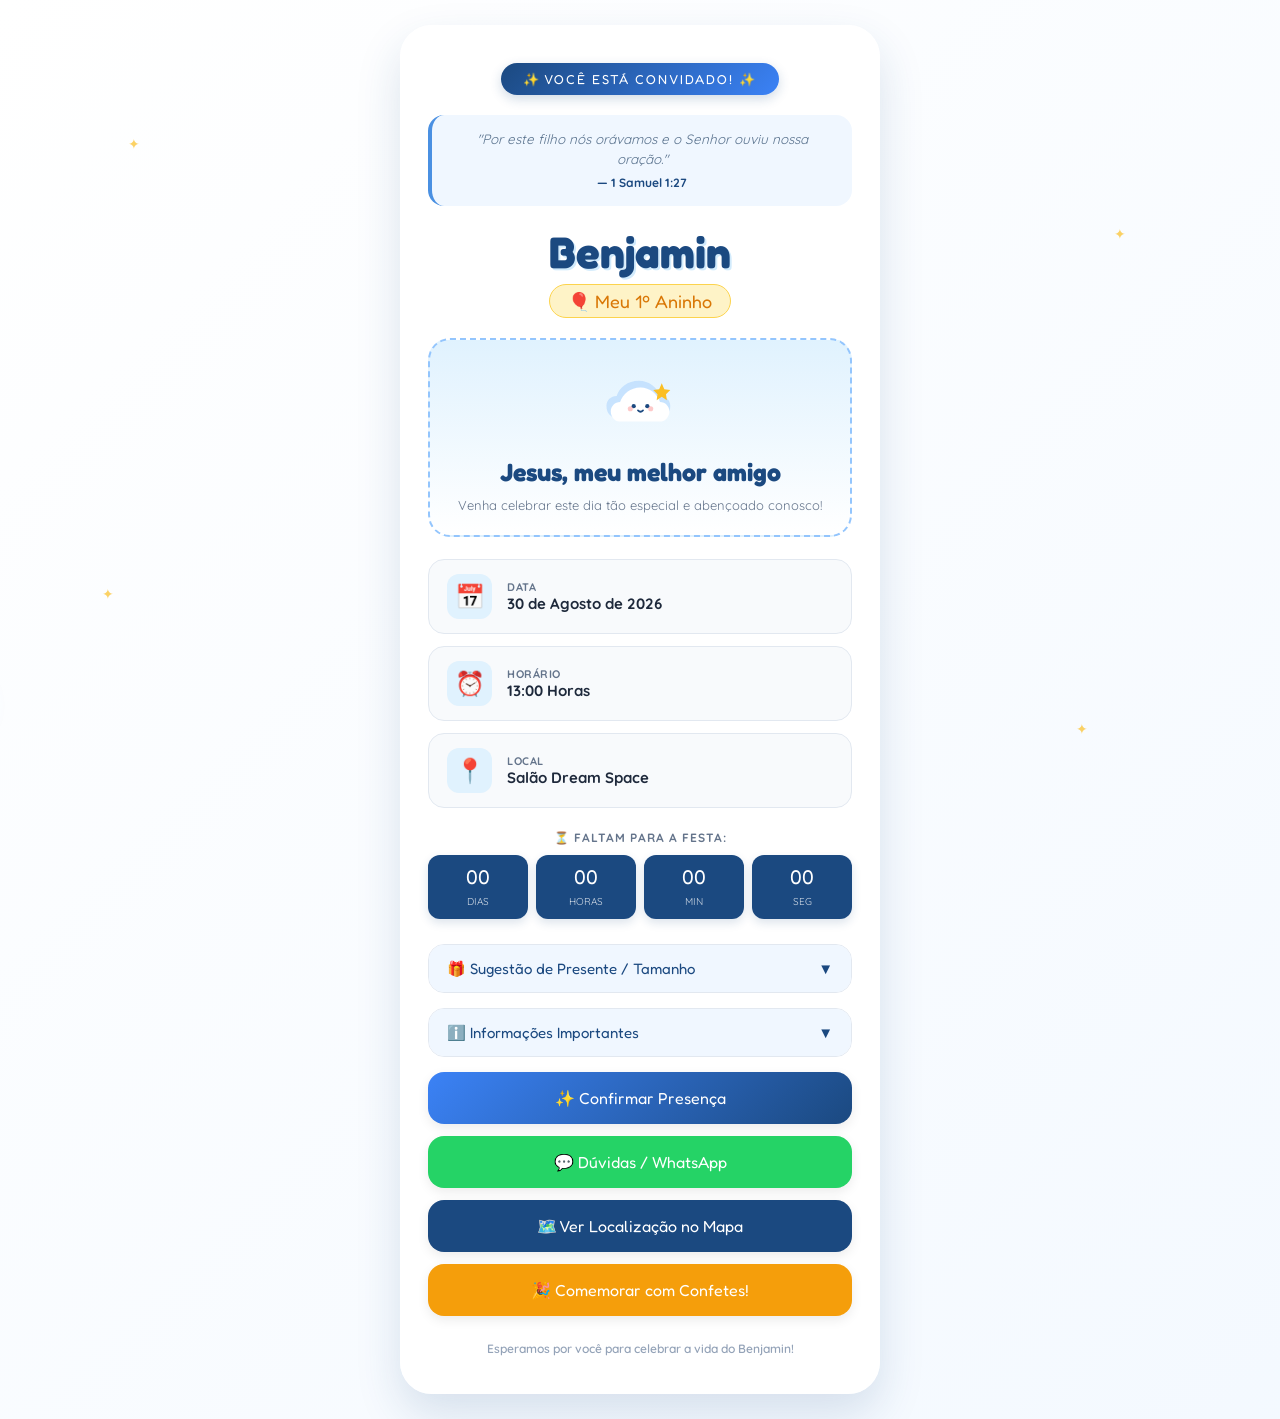
==== commit ecd84759: "atualização" ====
--- a/src/Convite/convite.html
+++ b/src/Convite/convite.html
@@ -78,6 +78,14 @@
                     <p>13:00 Horas</p>
                 </div>
             </div>
+
+            <div class="detail-card">
+                <div class="detail-icon">📍</div>
+                <div class="detail-text">
+                    <h4>Local</h4>
+                    <p>Salão Dream Space</p>
+                </div>
+            </div>
         </div>
 
         <!-- Contagem Regressiva -->
@@ -134,10 +142,17 @@
             <button onclick="openModal()" class="btn btn-rsvp">
                 <span>✨ Confirmar Presença</span>
             </button>
+            
+            <a href="#" target="_blank" class="btn btn-whatsapp">
+                <span>💬 Dúvidas / WhatsApp</span>
+            </a>
 
-            <button onclick="throwConfetti()" class="btn btn-confetti">
+            <a href="https://www.google.com/maps/search/?api=1&query=Sal%C3%A3o+Dream+Space" target="_blank" class="btn btn-location">
+                <span>🗺️ Ver Localização no Mapa</span>
+            </a>
+            <butt onclick="throwConfetti()" class="btn btn-confetti">
                 <span>🎉 Comemorar com Confetes!</span>
-            </button>
+            </butt  on>
         </div>
 
         <footer>
@@ -155,7 +170,7 @@
                 enviada ao evento.
             </p>
             <p style="font-size: 0.95rem; color: #1B4980; font-weight: bold; margin-bottom: 0;">
-                Agradecemos muito o carinho de todos! 
+                Agradecemos muito o carinho de todos! 🩵
             </p>
             <span style="display: block; margin-top: 20px; font-size: 0.8rem; color: #888;">
                 (Clique em qualquer lugar para fechar)
